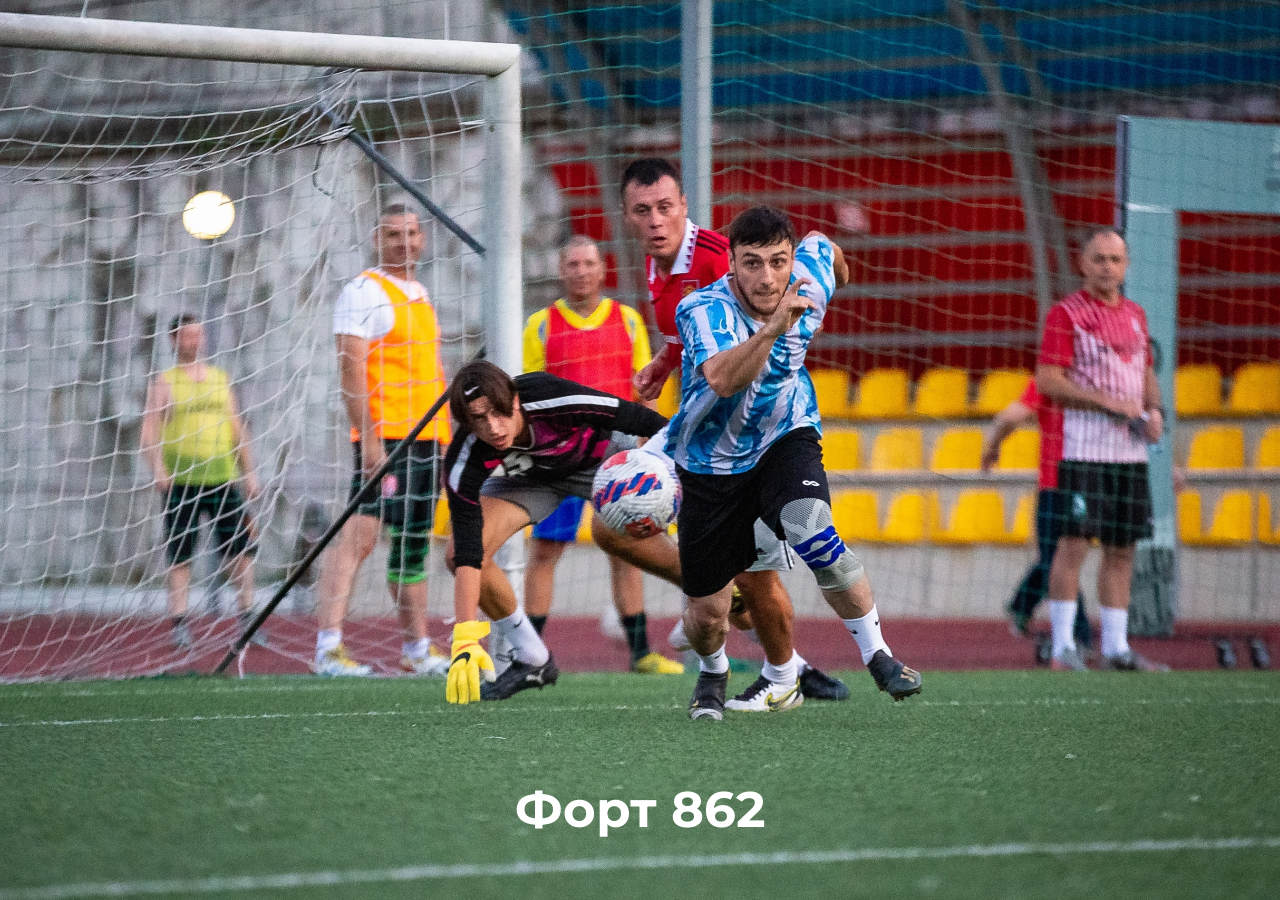
==== index.html @ d5fd1a1b "Update index.html" ====
<!DOCTYPE html>
<html lang="en">
<head>
    <meta charset="UTF-8">
    <meta http-equiv="X-UA-Compatible" content="IE=edge">
    <meta name="viewport" content="width=device-width, initial-scale=1.0">
    <title>Форт 862</title>
    <link rel="preconnect" href="https://fonts.googleapis.com">
    <link rel="preconnect" href="https://fonts.gstatic.com" crossorigin>
    <!-- <link href="https://fonts.googleapis.com/css2?family=Roboto:wght@900&display=swap" rel="stylesheet"> -->
    <link href="https://fonts.googleapis.com/css2?family=Montserrat:wght@600;900&display=swap" rel="stylesheet">
    <style>
        * {
            margin: 0;
            padding: 0;
        }
        #myVideo {
            width: 100%;
            height: 100vh;
            object-fit: cover;
            position: fixed;
            top: 0;
            left: 0;
            z-index: -1;
        }
        .topscreen {
            display: flex;
            align-items: center;
            justify-content: center;
        }
        h1 {
            font-family: 'Montserrat', sans-serif;
            font-weight: 700;
            font-size: 50px;
            color: #fff;
        }
    </style>
</head>
<body>
    <div style="display: flex; align-items: flex-end; justify-content: center; height: calc(100vh - 120px); padding: 60px; background: url('./rasul.jpg') center /cover;">
        <h1>Форт 862</h1>
        <!-- <video autoplay muted loop id="myVideo">
            <source src="./assets/220114_01_Drone_4k_019.mp4" type="video/mp4">
            <source src="https://cdn.videvo.net/videvo_files/video/free/2022-11/small_watermarked/221017_02_Urban%20Football_4k_004_preview.webm" type="video/mp4">
        </video> -->
        <!-- <div class="topscreen">
            <h1>t.me/darustill</h1>
        </div> -->
    </div>
</body>
</html>
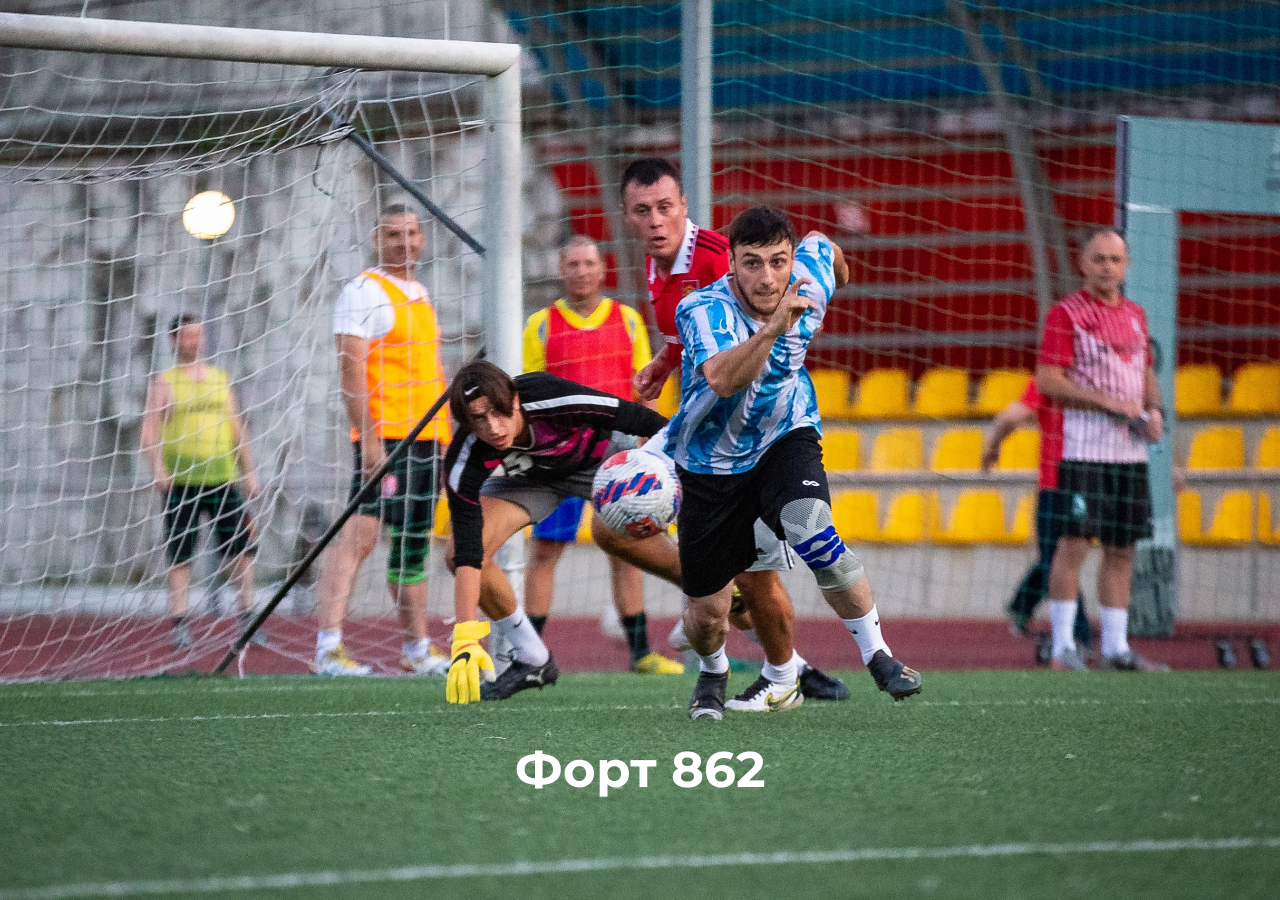
==== commit 606d9e37: "Update index.html" ====
--- a/index.html
+++ b/index.html
@@ -37,8 +37,8 @@
     </style>
 </head>
 <body>
-    <div style="display: flex; align-items: flex-end; justify-content: center; height: calc(100vh - 120px); padding: 60px; background: url('./rasul.jpg') center /cover;">
-        <h1>Форт 862</h1>
+    <div style="display: flex; align-items: flex-end; justify-content: center; height: calc(100vh - 200px); padding: 100px 60px; background: url('./rasul.jpg') center /cover;">
+        <h1 >Форт 862</h1>
         <!-- <video autoplay muted loop id="myVideo">
             <source src="./assets/220114_01_Drone_4k_019.mp4" type="video/mp4">
             <source src="https://cdn.videvo.net/videvo_files/video/free/2022-11/small_watermarked/221017_02_Urban%20Football_4k_004_preview.webm" type="video/mp4">
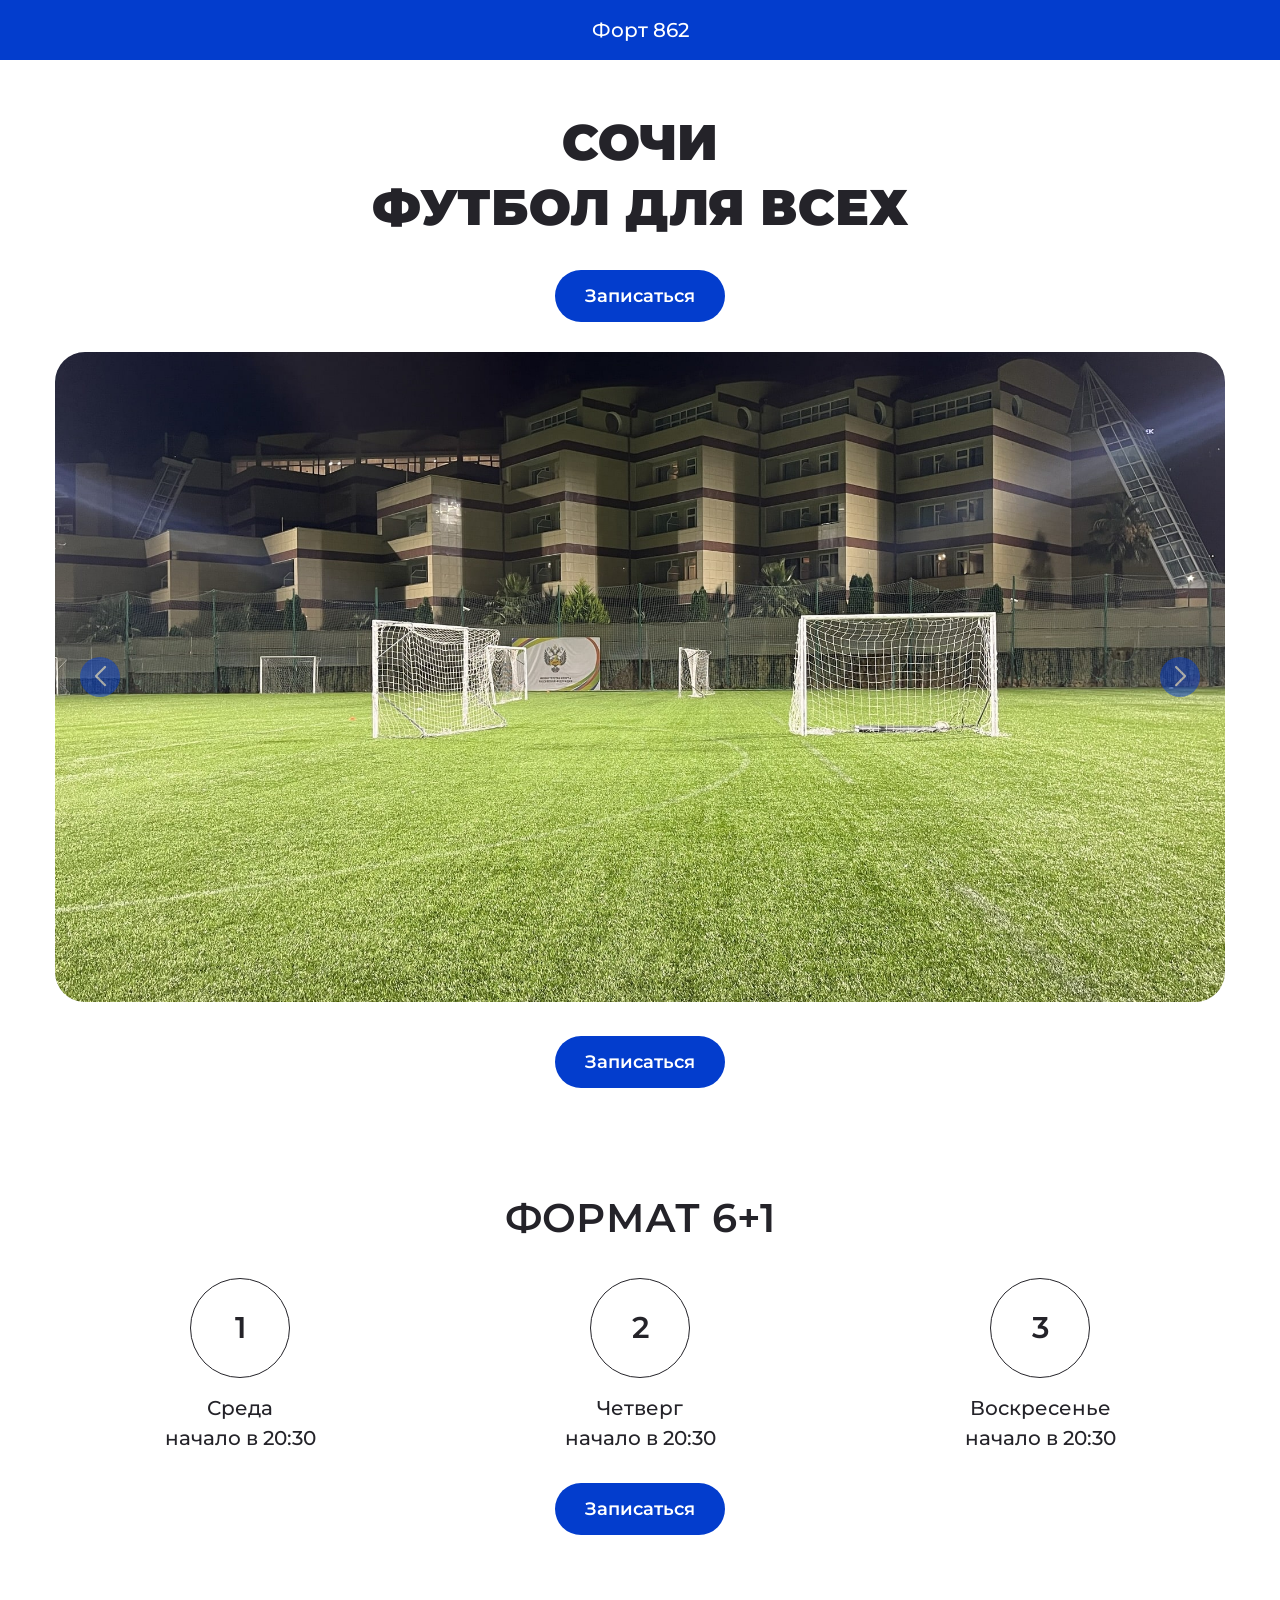
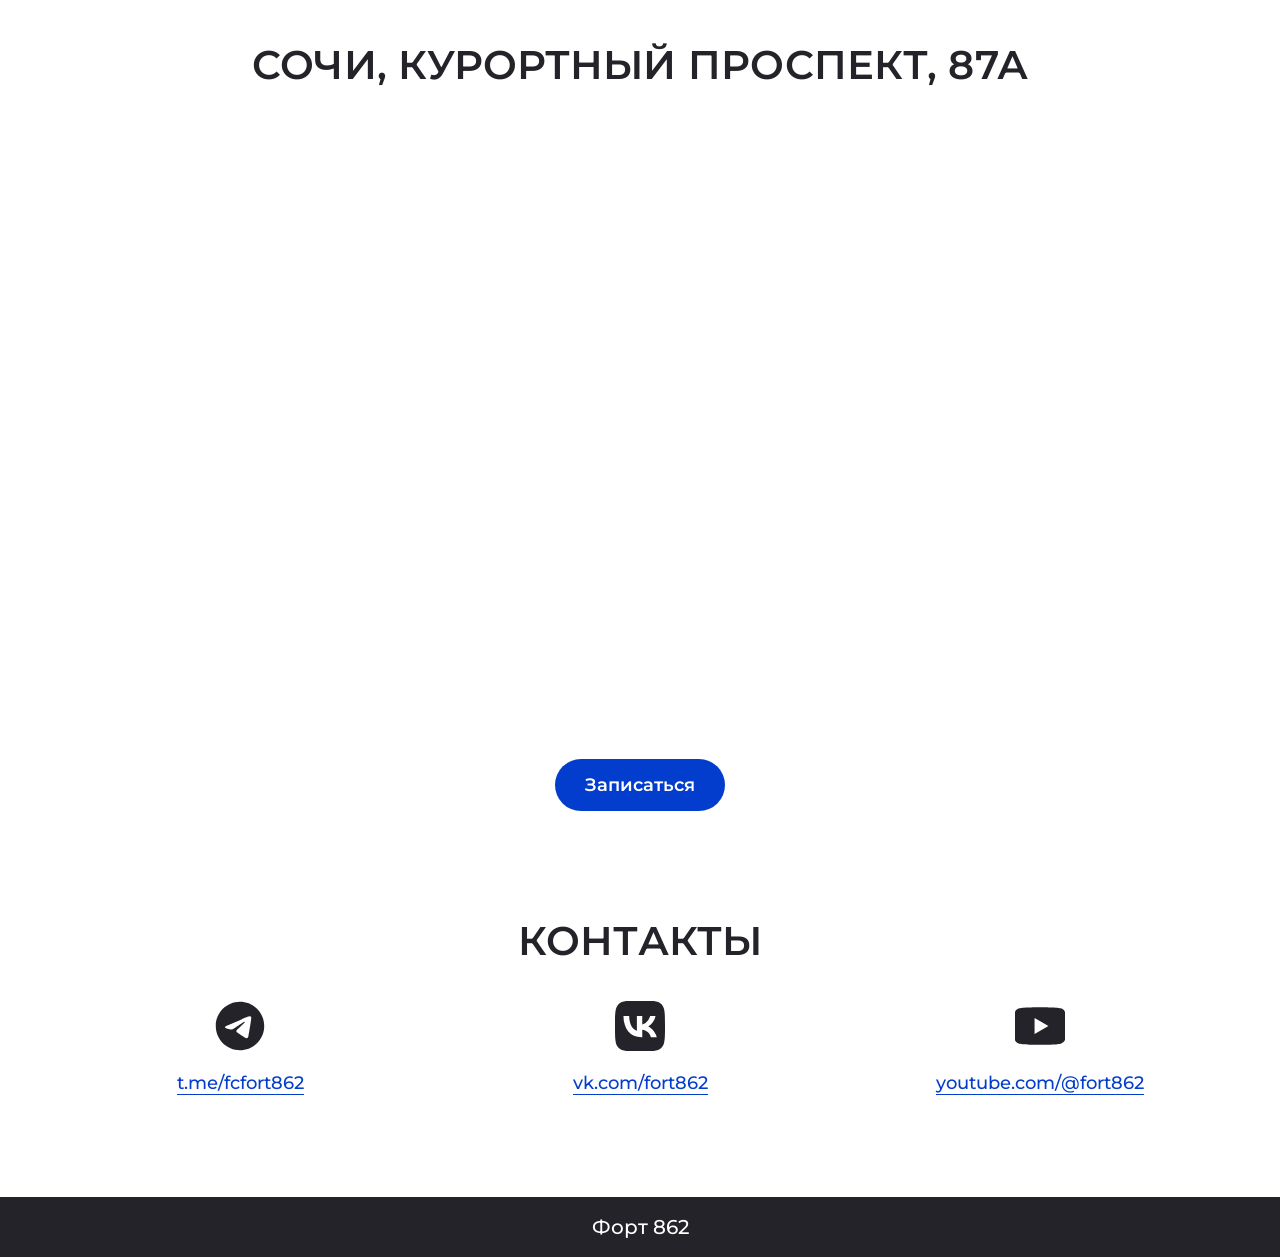
==== commit 0e797a91: "Первая версия нового сайта" ====
--- a/index.html
+++ b/index.html
@@ -1,51 +1,391 @@
 <!DOCTYPE html>
-<html lang="en">
+<html lang="ru">
 <head>
     <meta charset="UTF-8">
     <meta http-equiv="X-UA-Compatible" content="IE=edge">
     <meta name="viewport" content="width=device-width, initial-scale=1.0">
-    <title>Форт 862</title>
+    <title>Форт 862 | Футбол в Сочи</title>
+    <meta name="yandex-verification" content="d487bc0285771c56" />
+    <meta name="description" content="Футбол в Сочи - играем каждую среду, четверг и воскресенье на центральном стадионе имени Славы Метревели по адресу Курортный проспект 87В. Ищешь где поиграть в футбол в Сочи? Приходи!">
+    <meta name="keywords" content="Поиграть в футбол в Сочи">
     <link rel="preconnect" href="https://fonts.googleapis.com">
     <link rel="preconnect" href="https://fonts.gstatic.com" crossorigin>
-    <!-- <link href="https://fonts.googleapis.com/css2?family=Roboto:wght@900&display=swap" rel="stylesheet"> -->
-    <link href="https://fonts.googleapis.com/css2?family=Montserrat:wght@600;900&display=swap" rel="stylesheet">
+    <link href="https://fonts.googleapis.com/css2?family=Montserrat:wght@500;600;900&display=swap" rel="stylesheet">
+    <link rel="stylesheet" href="https://cdn.jsdelivr.net/npm/swiper@11/swiper-bundle.min.css" />
+    <script src="https://cdn.jsdelivr.net/npm/swiper@11/swiper-bundle.min.js"></script>
     <style>
         * {
             margin: 0;
             padding: 0;
-        }
-        #myVideo {
+            box-sizing: border-box;
+        }
+        h1 {
+            margin-bottom: 30px;
+            font-family: 'Montserrat', sans-serif;
+            font-weight: 900;
+            font-size: 35px;
+            line-height: 1.3;
+            color: #242329;
+            text-transform: uppercase;
+            letter-spacing: 0.25px;
+        }
+        h2 {
+            font-family: 'Montserrat', sans-serif;
+            font-weight: 600;
+            font-size: 30px;
+            line-height: 1.5;
+            color: #242329;
+            text-transform: uppercase;
+            letter-spacing: 0.25px;
+        }
+        p {
+            font-family: 'Montserrat', sans-serif;
+            font-weight: 600;
+            font-size: 20px;
+            line-height: 1.5;
+            color: #242329;
+        }
+        @media screen and (min-width: 768px) {
+            h1 {
+                font-size: 50px;
+            }
+            h2 {
+                font-size: 40px;
+            }
+        }
+        .section {
+            max-width: 1200px;
+            margin: 100px auto;
+            padding: 0 15px;
+        }
+        .section__head {
+            margin-bottom: 30px;
+            text-align: center;
+        }
+        .section__container {
+            overflow: hidden;
+        }
+        .section__footer {
+            margin-top: 30px;
+            text-align: center;
+        }
+        .btn {
+            border: none;
+            text-decoration: none;
+            display: inline-block;
+            padding: 15px 30px;
+            font-family: 'Montserrat', sans-serif;
+            font-weight: 600;
+            font-size: 18px;
+            background-color: #033dcd;
+            color: #FFF;
+            border-radius: 30px;
+            cursor: pointer;
+        }
+        .btn:hover {
+            background-color: #242329;
+        }
+        iframe {
             width: 100%;
-            height: 100vh;
+            border-radius: 30px;
+            height: 400px;
+        }
+        @media screen and (min-width: 768px) {
+            iframe {
+                height: 600px;
+            }
+        }
+        img {
+            width: 100%;
+            max-height: 650px;
             object-fit: cover;
-            position: fixed;
-            top: 0;
-            left: 0;
-            z-index: -1;
-        }
-        .topscreen {
+        }
+        .gallery img {
+            border-radius: 30px;
+        }
+        .schedule {
             display: flex;
+            flex-wrap: wrap;
+            margin: 0 -15px;
+        }
+        .schedule__item {
+            flex: 1 0 calc(100% - 30px);
+            margin: 15px 0;
+            text-align: center;
+        }
+        .schedule__icon {
+            margin: 0 auto;
+            padding: 30px;
+            width: 100px;
+            height: 100px;
+            font-family: 'Montserrat', sans-serif;
+            font-weight: 600;
+            font-size: 30px;
+            color: #242329;
+            border-radius: 50%;
+            border: 1px solid #242329;
+        }
+        .schedule__text {
+            font-family: 'Montserrat', sans-serif;
+            font-weight: 500;
+            font-size: 20px;
+            line-height: 1.5;
+            color: #242329;
+            margin: 15px 0 0;
+        }
+        @media screen and (min-width: 768px) {
+            .schedule__item {
+                flex: 1 0 calc(33.33% - 30px);
+                margin: 0 15px;
+            }
+        }
+        .contacts {
+            display: flex;
+            flex-wrap: wrap;
+            margin: 0 -15px;
+        }
+        .contacts__item {
+            flex: 1 0 calc(100% - 30px);
+            margin: 15px 0;
+            text-align: center;
+        }
+        .contacts__icon {
+            margin-bottom: 15px;
+        }
+        .contacts__icon img {
+            margin: 0 auto;
+            width: 50px;
+            height: 50px;
+            color: #242329;
+        }
+        .contacts__link {
+            font-family: 'Montserrat', sans-serif;
+            font-weight: 500;
+            font-size: 18px;
+            line-height: 1.5;
+            text-decoration: none;
+            color: #033dcd;
+            border-bottom: 1px solid #033dcd;
+        }
+        @media screen and (min-width: 768px) {
+            .contacts__item {
+                flex: 1 0 calc(33.33% - 30px);
+                margin: 0 15px;
+            }
+        }
+        .header {
+            padding: 15px 0;
+            background-color: #033dcd;
+            text-align: center;
+        }
+        .header__text {
+            font-family: 'Montserrat', sans-serif;
+            font-weight: 500;
+            font-size: 20px;
+            line-height: 1.5;
+            color: #FFF;
+        }
+        .footer {
+            padding: 15px 0;
+            background-color: #242329;
+            text-align: center;
+        }
+        .footer__text {
+            font-family: 'Montserrat', sans-serif;
+            font-weight: 500;
+            font-size: 20px;
+            line-height: 1.5;
+            color: #FFF;
+        }
+        .swiper-button-next,
+        .swiper-button-prev {
+            color: #FFF;
+            background-color: #033dcd;
+            width: 40px;
+            height: 40px;
+            /* display: flex; */
             align-items: center;
             justify-content: center;
-        }
-        h1 {
-            font-family: 'Montserrat', sans-serif;
-            font-weight: 700;
-            font-size: 50px;
-            color: #fff;
+            border-radius: 50%;
+            opacity: 0.5;
+            display: none;
+        }
+        .swiper-button-next:hover,
+        .swiper-button-prev:hover {
+            opacity: 1;
+        }
+        .swiper-button-next {
+            right: 25px;
+        }
+        .swiper-button-prev {
+            left: 25px;
+        }
+        .swiper-button-next::after,
+        .swiper-button-prev::after {
+            font-size: 20px;
+            font-weight: bold;
+            top: auto;
+            left: auto;
+        }
+        @media screen and (min-width: 768px) {
+            .swiper-button-next,
+            .swiper-button-prev {
+                display: flex;
+            }
         }
     </style>
 </head>
 <body>
-    <div style="display: flex; align-items: flex-end; justify-content: center; height: calc(100vh - 200px); padding: 100px 60px; background: url('./rasul.jpg') center /cover;">
-        <h1 >Форт 862</h1>
-        <!-- <video autoplay muted loop id="myVideo">
-            <source src="./assets/220114_01_Drone_4k_019.mp4" type="video/mp4">
-            <source src="https://cdn.videvo.net/videvo_files/video/free/2022-11/small_watermarked/221017_02_Urban%20Football_4k_004_preview.webm" type="video/mp4">
-        </video> -->
-        <!-- <div class="topscreen">
-            <h1>t.me/darustill</h1>
-        </div> -->
+    <header class="header">
+        <p class="header__text">Форт 862 </p>
+    </header>
+
+    <div class="section" style="margin-top: 50px;">
+        <div class="section__head">
+            <h1>Сочи<br /><span>Футбол</span> для всех</h1>
+            <a href="#contacts" class="btn">Записаться</a>
+        </div>
+        <div class="section__container">
+            <div class="gallery">
+                <div class="swiper">
+                    <!-- Additional required wrapper -->
+                    <div class="swiper-wrapper">
+                        <!-- Slides -->
+                        <div class="swiper-slide">
+                            <img src="images/IMG_2041-min.JPEG" />
+                        </div>
+                        <div class="swiper-slide">
+                            <img src="images/team1-min.jpg" />
+                        </div>
+                        <div class="swiper-slide">
+                            <img src="images/team2-min.jpg" />
+                        </div>
+                        <div class="swiper-slide">
+                            <img src="images/IMG_2034-min.JPEG" />
+                        </div>
+                        <div class="swiper-slide">
+                            <img src="images/team3-min.jpg" />
+                        </div>
+                        <div class="swiper-slide">
+                            <img src="images/team4-min.jpg" />
+                        </div>
+                        <div class="swiper-slide">
+                            <img src="images/IMG_2003-min.JPEG" />
+                        </div>
+                        <div class="swiper-slide">
+                            <img src="images/team5-min.jpg" />
+                        </div>
+                        <div class="swiper-slide">
+                            <img src="images/team6-min.jpg" />
+                        </div>
+                    </div>
+                    <!-- If we need pagination -->
+                    <!-- <div class="swiper-pagination"></div> -->
+                    <!-- If we need navigation buttons -->
+                    <div class="swiper-button-prev"></div>
+                    <div class="swiper-button-next"></div>
+                </div>
+            </div>
+        </div>
+        <div class="section__footer">
+            <a href="#contacts" class="btn">Записаться</a>
+        </div>
     </div>
+
+    <div class="section">
+        <div class="section__head">
+            <h2>Формат 6+1</h2>
+        </div>
+        <div class="section__container">
+            <div class="schedule">
+                <div class="schedule__item">
+                    <div class="schedule__icon">1</div>
+                    <p class="schedule__text">Среда<br />начало в 20:30</h3>
+                </div>
+                <div class="schedule__item">
+                    <div class="schedule__icon">2</div>
+                    <p class="schedule__text">Четверг<br />начало в 20:30</h3>
+                </div>
+                <div class="schedule__item">
+                    <div class="schedule__icon">3</div>
+                    <p class="schedule__text">Воскресенье<br />начало в 20:30</h3>
+                </div>
+            </div>
+        </div>
+        <div class="section__footer">
+            <a href="#contacts" class="btn">Записаться</a>
+        </div>
+    </div>
+
+    <div class="section">
+        <div class="section__head">
+            <h2>Сочи, Курортный проспект, 87А</h2>
+        </div>
+        <div class="section__container">
+            <iframe src="https://yandex.ru/map-widget/v1/?um=constructor%3Ae474fa805e87bcf52d6043a44c5fb6b16fbdbeda23a2e35a7781ba8c8a339e79&amp;source=constructor" width="1200" frameborder="0"></iframe>
+        </div>
+        <div class="section__footer">
+            <a href="#contacts" class="btn">Записаться</a>
+        </div>
+    </div>
+
+    <div id="contacts" class="section">
+        <div class="section__head">
+            <h2>Контакты</h2>
+        </div>
+        <div class="section__container">
+            <div class="contacts">
+                <div class="contacts__item">
+                    <div class="contacts__icon">
+                        <img src="images/telegram.svg" alt="telegram" />
+                    </div>
+                    <a href="https://t.me/fcfort862" target="_blank" class="contacts__link">t.me/fcfort862</a>
+                </div>
+                <div class="contacts__item">
+                    <div class="contacts__icon">
+                        <img src="images/vk.svg" alt="vk" />
+                    </div>
+                    <a href="https://vk.com/fort862" target="_blank" class="contacts__link">vk.com/fort862</a>
+                </div>
+                <div class="contacts__item">
+                    <div class="contacts__icon">
+                        <div class="contacts__icon">
+                            <img src="images/youtube.svg" alt="youtube" />
+                        </div>
+                    </div>
+                    <a href="https://youtube.com/@fort862" target="_blank" class="contacts__link">youtube.com/@fort862</a>
+                </div>
+            </div>
+        </div>
+    </div>
+
+    <footer class="footer">
+        <p class="footer__text">Форт 862 </p>
+    </footer>
+
+    <script>
+        const swiper = new Swiper('.swiper', {
+            // Optional parameters
+            slidesPerView: 1,
+            spaceBetween: 50,
+            loop: true,
+            grabCursor: true,
+			autoplay: true,
+			autoplay: {
+				disableOnInteraction: false,
+				pauseOnMouseEnter: true,
+				delay: 5000,
+			},
+            // If we need pagination
+            pagination: {
+                el: '.swiper-pagination',
+            },
+            // Navigation arrows
+            navigation: {
+                nextEl: '.swiper-button-next',
+                prevEl: '.swiper-button-prev',
+            },
+        });
+    </script>
 </body>
 </html>
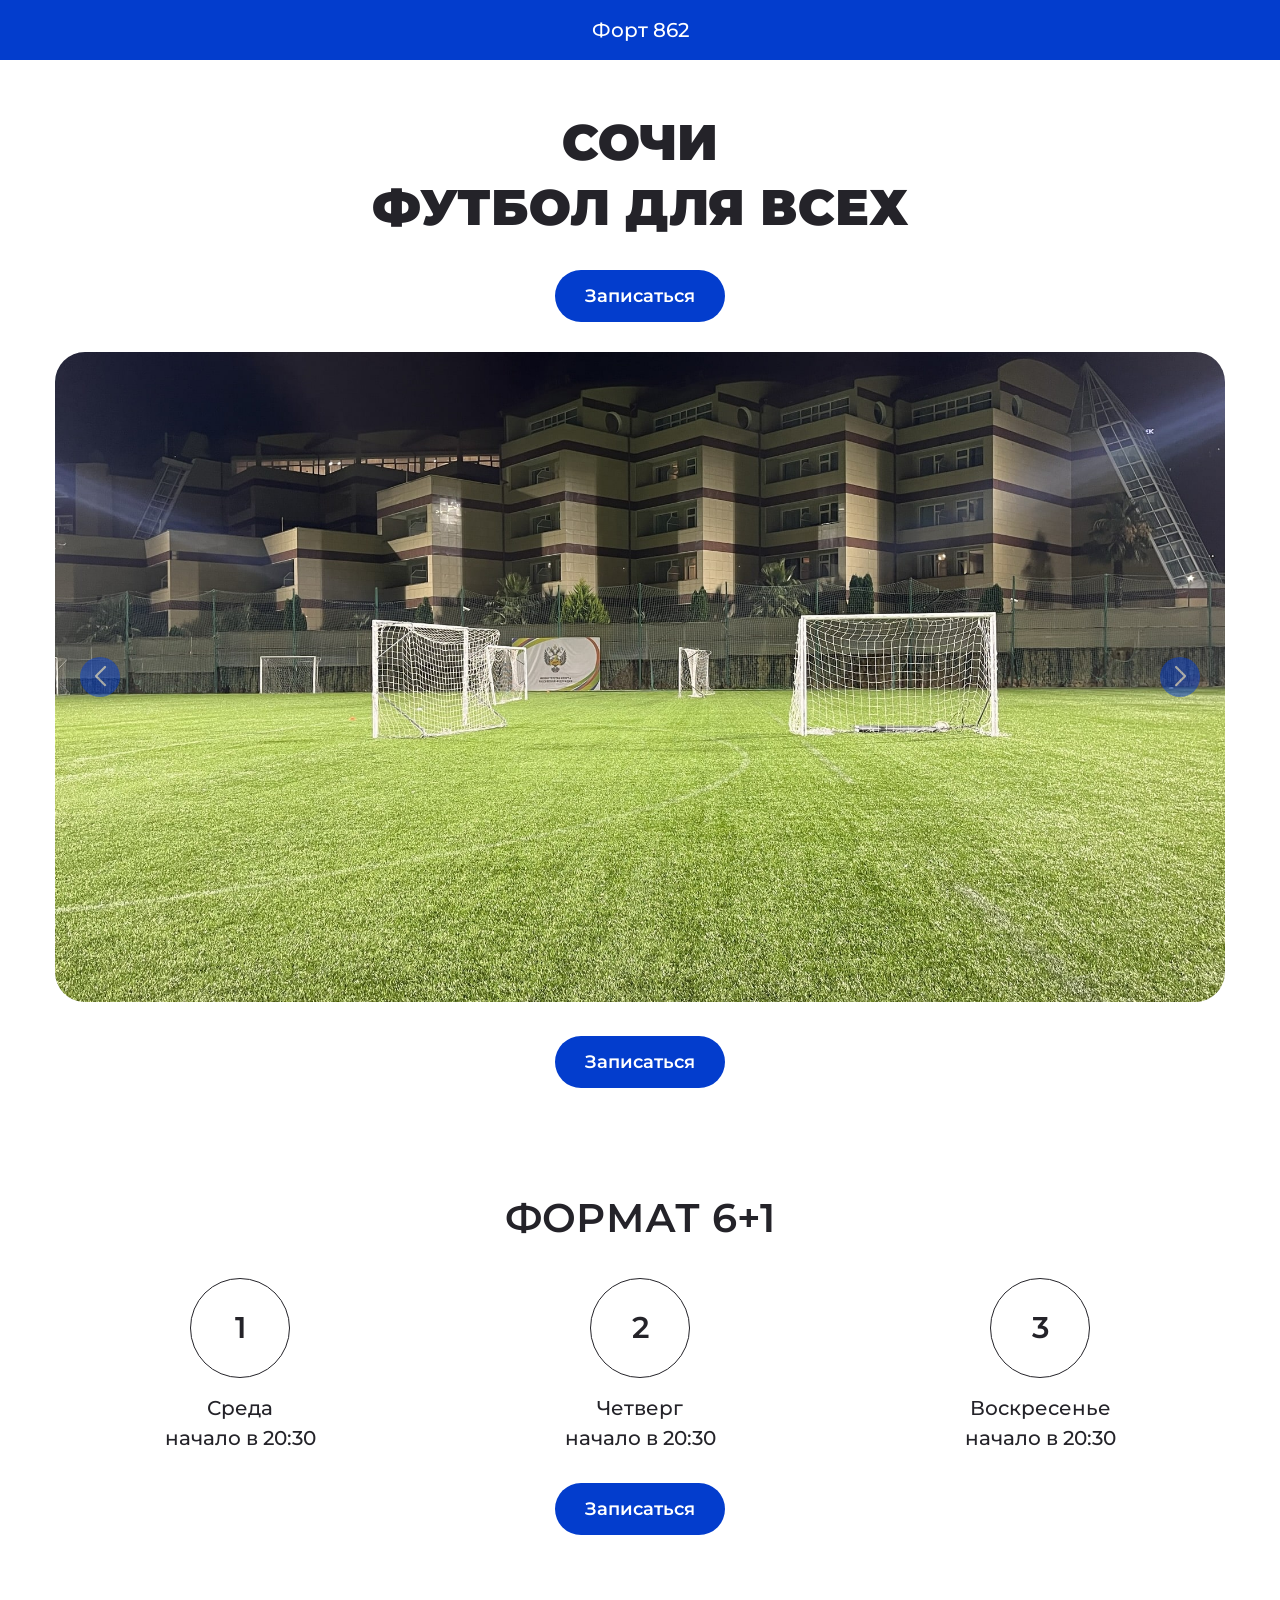
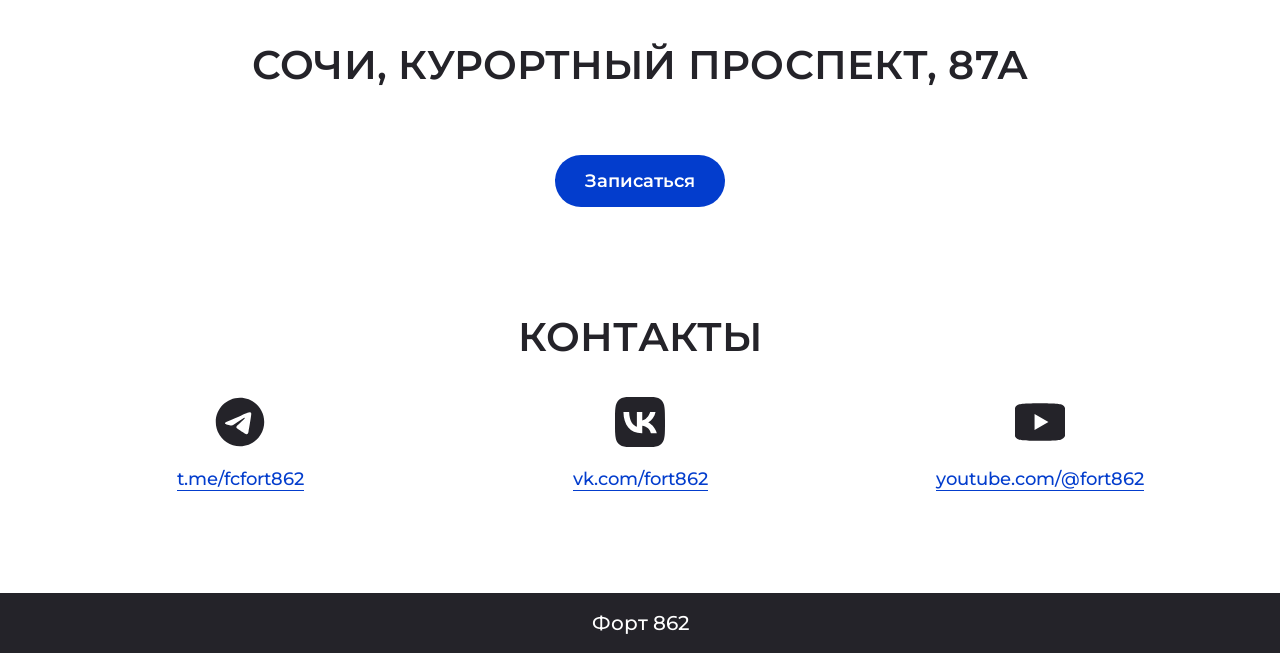
==== commit e812583e: "Исправил карту" ====
--- a/index.html
+++ b/index.html
@@ -4,6 +4,14 @@
     <meta charset="UTF-8">
     <meta http-equiv="X-UA-Compatible" content="IE=edge">
     <meta name="viewport" content="width=device-width, initial-scale=1.0">
+
+    <link rel="apple-touch-icon" sizes="180x180" href="favicon/apple-touch-icon.png">
+    <link rel="icon" type="image/png" sizes="32x32" href="favicon/favicon-32x32.png">
+    <link rel="icon" type="image/png" sizes="16x16" href="favicon/favicon-16x16.png">
+    <link rel="manifest" href="favicon/site.webmanifest">
+    <!-- <meta name="msapplication-TileColor" content="#da532c"> -->
+    <!-- <meta name="theme-color" content="#ffffff"> -->
+
     <title>Форт 862 | Футбол в Сочи</title>
     <meta name="yandex-verification" content="d487bc0285771c56" />
     <meta name="description" content="Футбол в Сочи - играем каждую среду, четверг и воскресенье на центральном стадионе имени Славы Метревели по адресу Курортный проспект 87В. Ищешь где поиграть в футбол в Сочи? Приходи!">
@@ -322,7 +330,8 @@
             <h2>Сочи, Курортный проспект, 87А</h2>
         </div>
         <div class="section__container">
-            <iframe src="https://yandex.ru/map-widget/v1/?um=constructor%3Ae474fa805e87bcf52d6043a44c5fb6b16fbdbeda23a2e35a7781ba8c8a339e79&amp;source=constructor" width="1200" frameborder="0"></iframe>
+            <!-- <iframe src="https://yandex.ru/map-widget/v1/?um=constructor%3Ae474fa805e87bcf52d6043a44c5fb6b16fbdbeda23a2e35a7781ba8c8a339e79&amp;source=constructor" width="1200" frameborder="0"></iframe> -->
+            <script type="text/javascript" charset="utf-8" async src="https://api-maps.yandex.ru/services/constructor/1.0/js/?um=constructor%3Ae474fa805e87bcf52d6043a44c5fb6b16fbdbeda23a2e35a7781ba8c8a339e79&amp;width=1200&amp;height=600&amp;lang=ru_RU&amp;scroll=true"></script>
         </div>
         <div class="section__footer">
             <a href="#contacts" class="btn">Записаться</a>
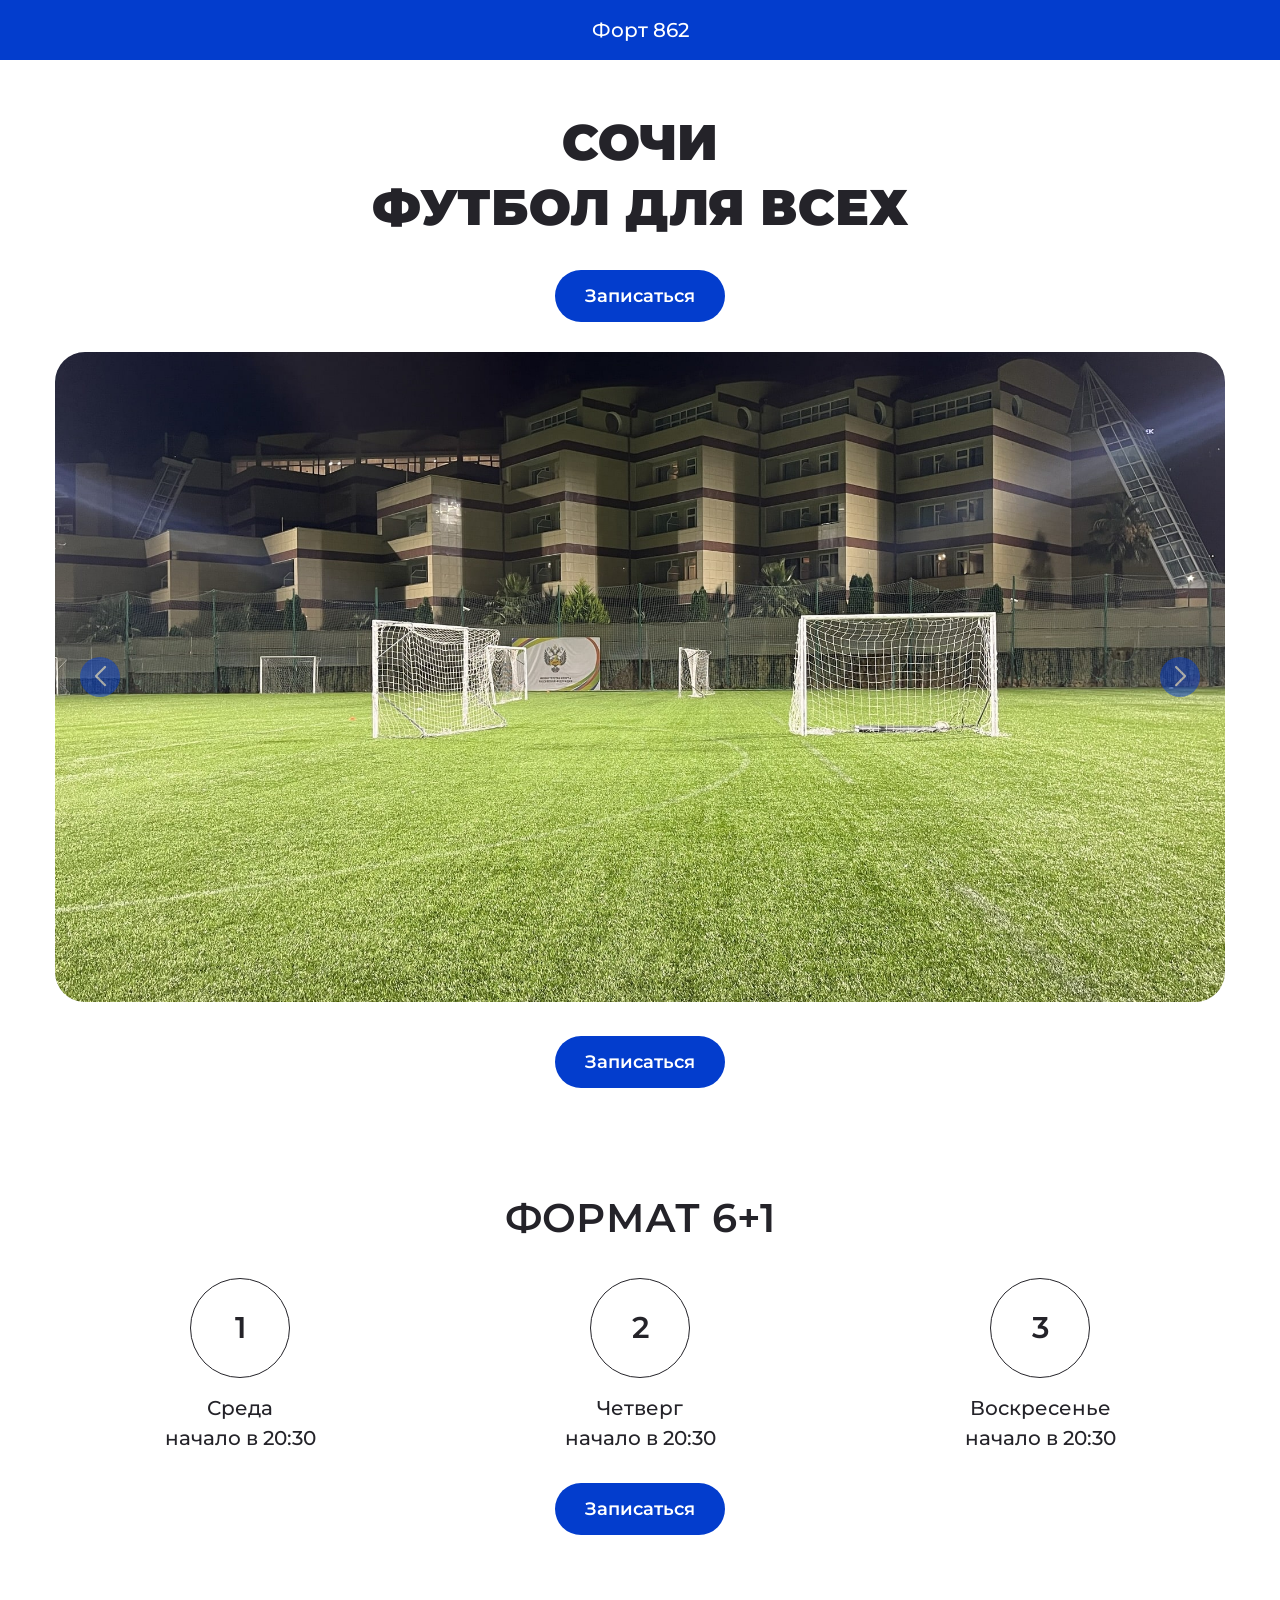
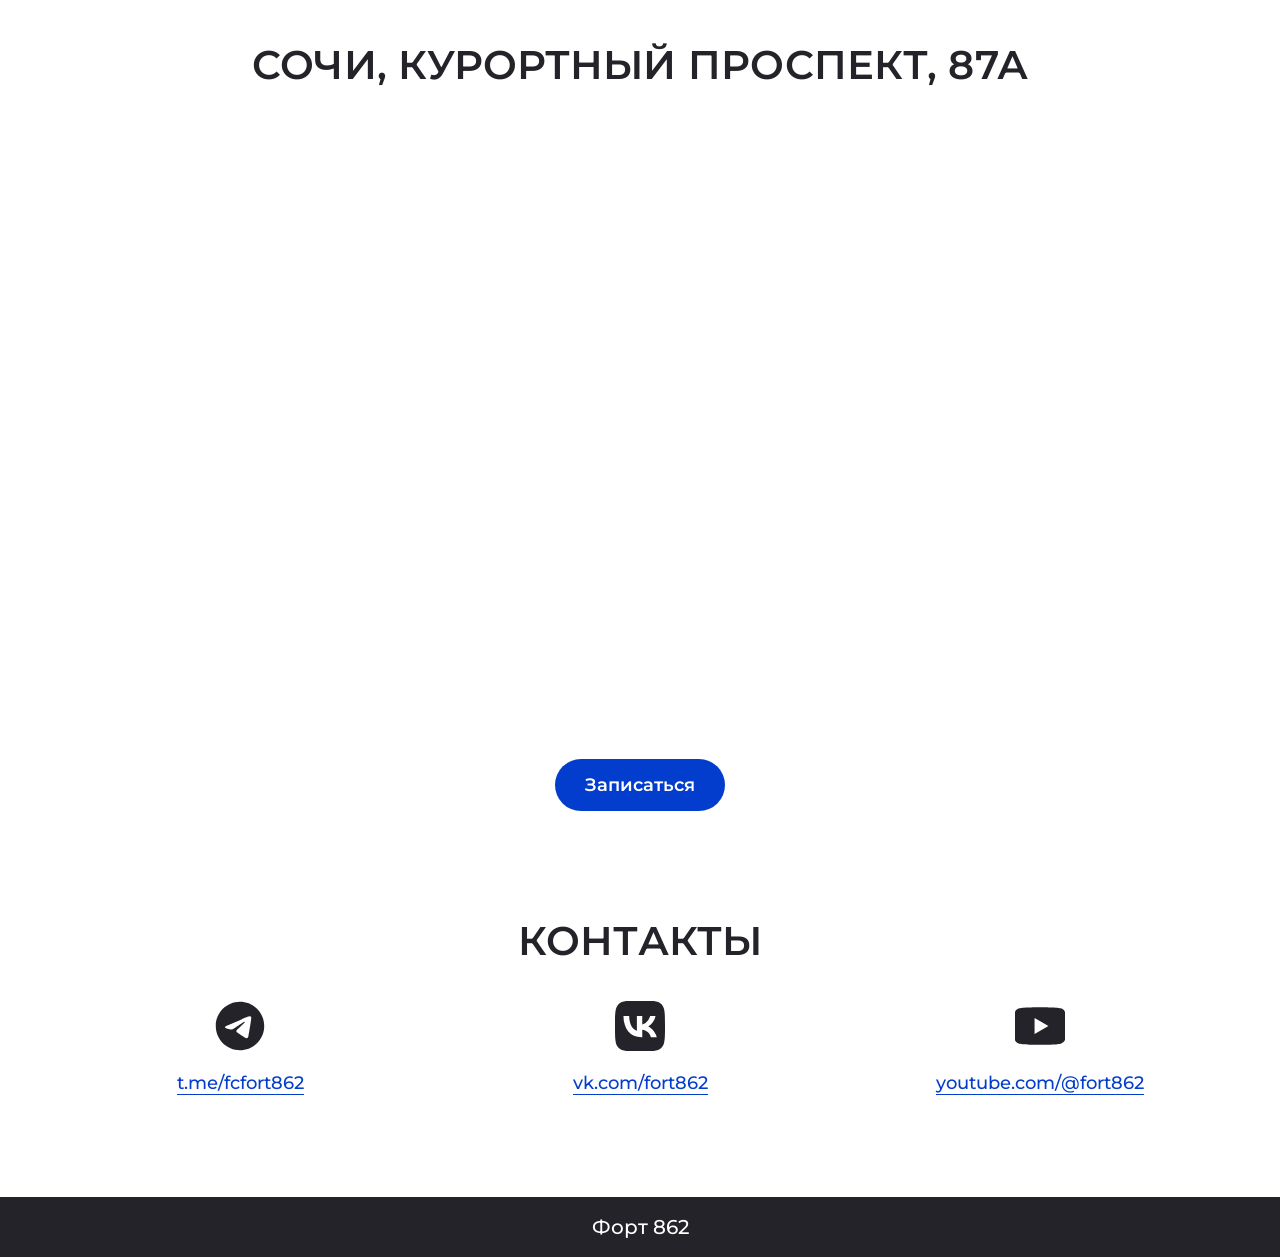
==== commit 45614cf8: "Исправил карту" ====
--- a/index.html
+++ b/index.html
@@ -16,6 +16,11 @@
     <meta name="yandex-verification" content="d487bc0285771c56" />
     <meta name="description" content="Футбол в Сочи - играем каждую среду, четверг и воскресенье на центральном стадионе имени Славы Метревели по адресу Курортный проспект 87В. Ищешь где поиграть в футбол в Сочи? Приходи!">
     <meta name="keywords" content="Поиграть в футбол в Сочи">
+    <meta property="og:title" content="Форт 862 | Футбол в Сочи">
+    <meta property="og:description" content="Футбол в Сочи - играем каждую среду, четверг и воскресенье на центральном стадионе имени Славы Метревели по адресу Курортный проспект 87В. Ищешь где поиграть в футбол в Сочи? Приходи!">
+    <meta property="og:type" content="website">
+    <meta property="og:image" content="images/IMG_2003-min.JPEG">
+
     <link rel="preconnect" href="https://fonts.googleapis.com">
     <link rel="preconnect" href="https://fonts.gstatic.com" crossorigin>
     <link href="https://fonts.googleapis.com/css2?family=Montserrat:wght@500;600;900&display=swap" rel="stylesheet">
@@ -97,6 +102,7 @@
             width: 100%;
             border-radius: 30px;
             height: 400px;
+            border: none;
         }
         @media screen and (min-width: 768px) {
             iframe {
@@ -331,7 +337,8 @@
         </div>
         <div class="section__container">
             <!-- <iframe src="https://yandex.ru/map-widget/v1/?um=constructor%3Ae474fa805e87bcf52d6043a44c5fb6b16fbdbeda23a2e35a7781ba8c8a339e79&amp;source=constructor" width="1200" frameborder="0"></iframe> -->
-            <script type="text/javascript" charset="utf-8" async src="https://api-maps.yandex.ru/services/constructor/1.0/js/?um=constructor%3Ae474fa805e87bcf52d6043a44c5fb6b16fbdbeda23a2e35a7781ba8c8a339e79&amp;width=1200&amp;height=600&amp;lang=ru_RU&amp;scroll=true"></script>
+            <!-- <script type="text/javascript" charset="utf-8" async src="https://api-maps.yandex.ru/services/constructor/1.0/js/?um=constructor%3Ae474fa805e87bcf52d6043a44c5fb6b16fbdbeda23a2e35a7781ba8c8a339e79&amp;width=1200&amp;height=600&amp;lang=ru_RU&amp;scroll=true"></script> -->
+            <div style="position:relative;overflow:hidden;"><iframe src="https://yandex.ru/map-widget/v1/org/tsentralny_stadion_imeni_slavy_metreveli/1078549856/?ll=39.756167%2C43.563118&z=15" width="560" height="400" frameborder="1" allowfullscreen="true" style="position:relative;"></iframe></div>
         </div>
         <div class="section__footer">
             <a href="#contacts" class="btn">Записаться</a>
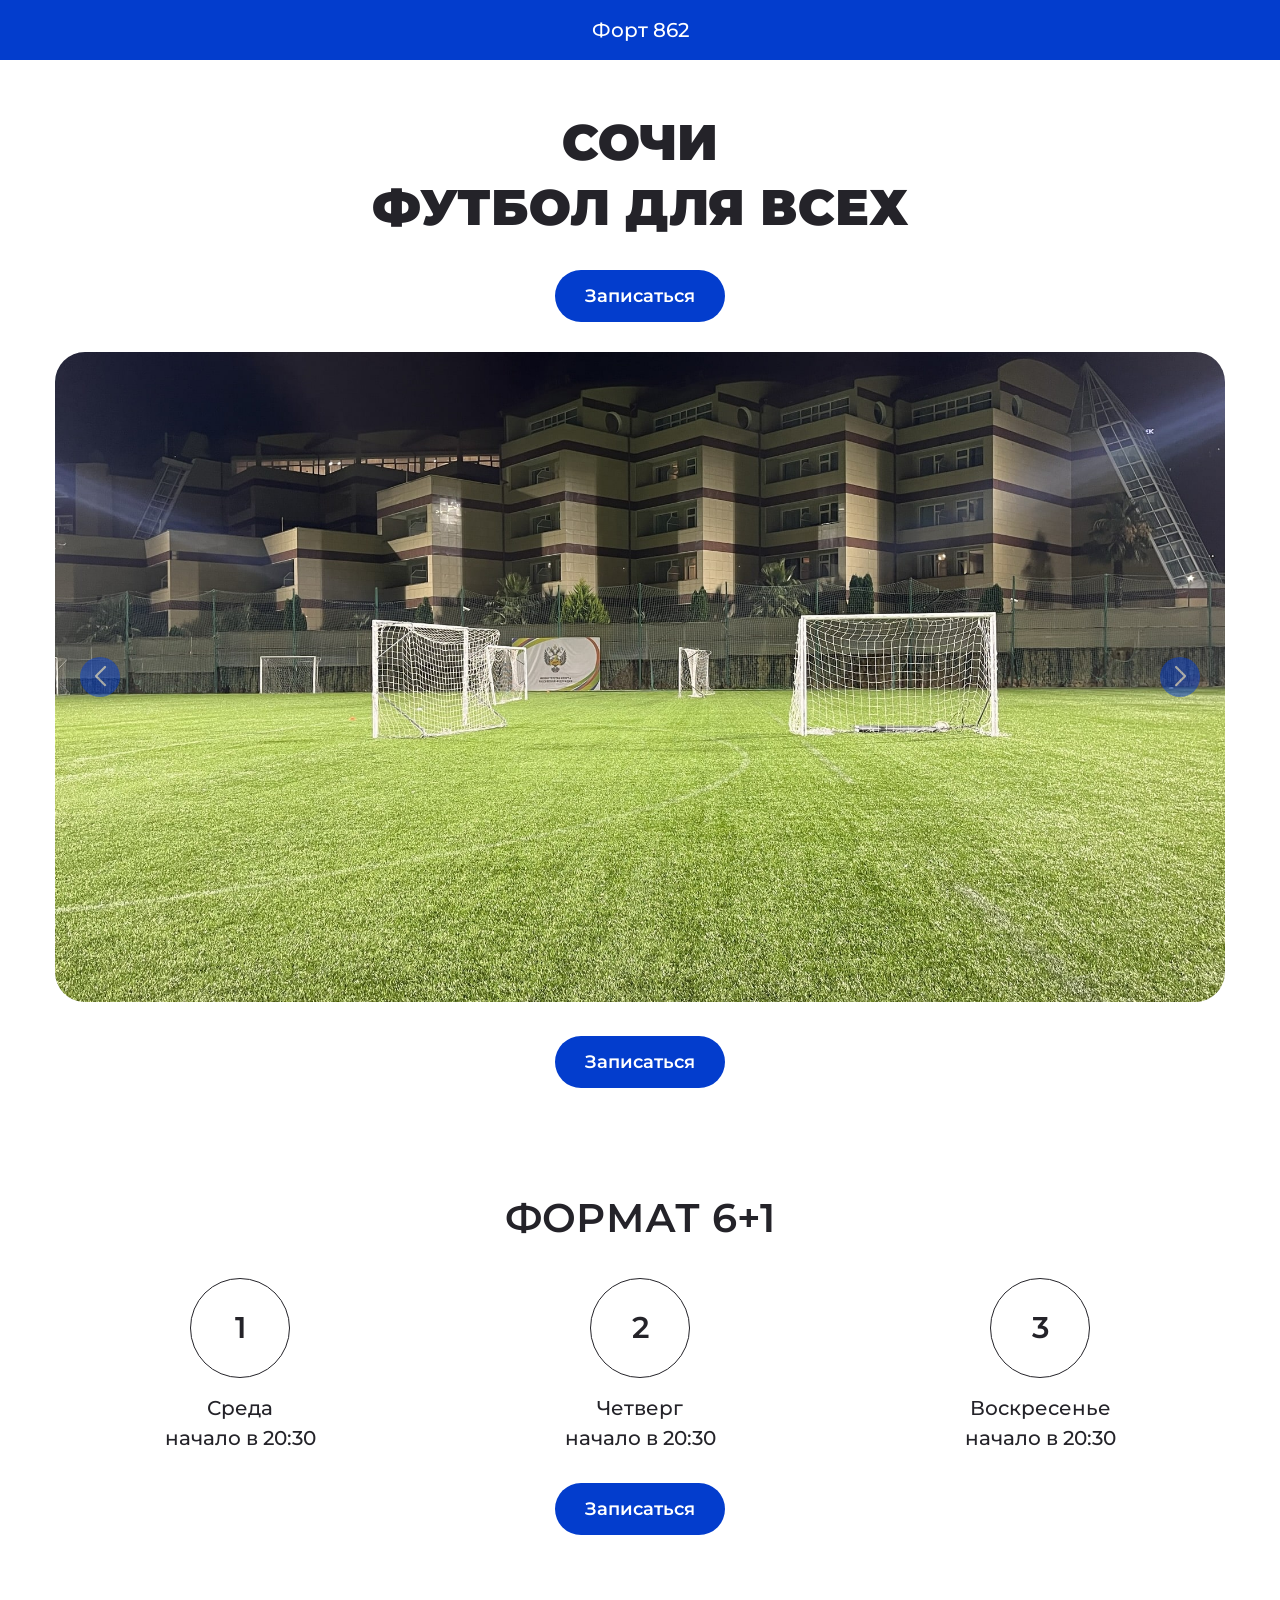
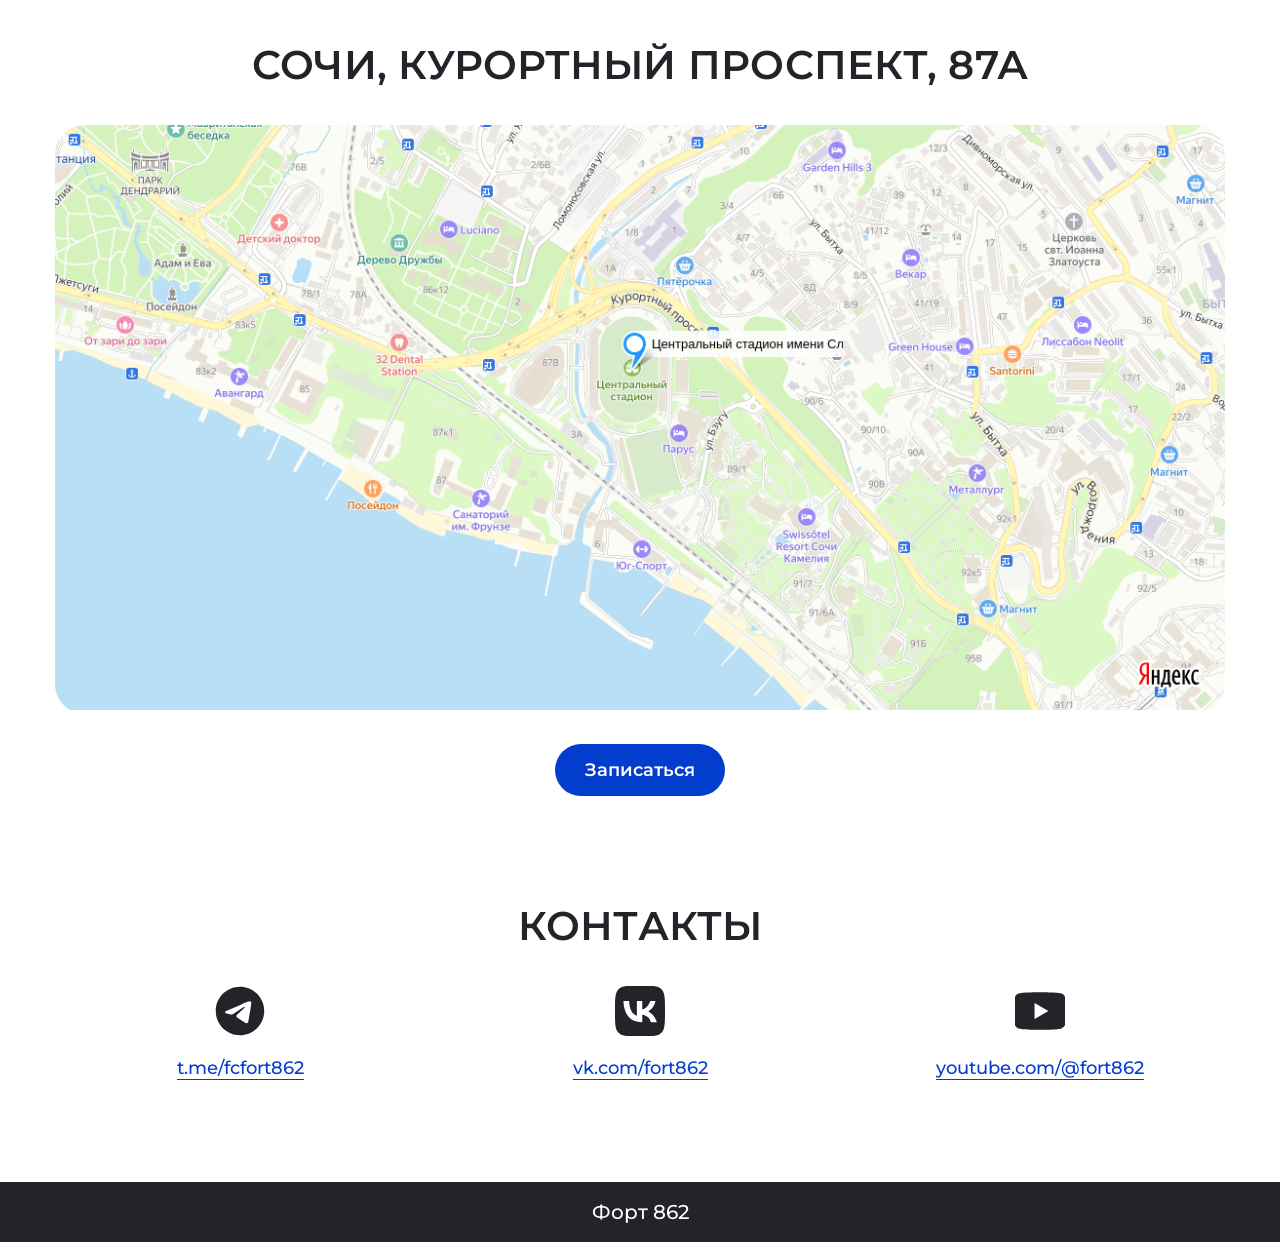
==== commit 3466ed84: "Исправил карту" ====
--- a/index.html
+++ b/index.html
@@ -247,6 +247,12 @@
                 display: flex;
             }
         }
+        .map {
+            display: block;
+            width: 100%;
+            border-radius: 30px;
+            overflow: hidden;
+        }
     </style>
 </head>
 <body>
@@ -338,7 +344,10 @@
         <div class="section__container">
             <!-- <iframe src="https://yandex.ru/map-widget/v1/?um=constructor%3Ae474fa805e87bcf52d6043a44c5fb6b16fbdbeda23a2e35a7781ba8c8a339e79&amp;source=constructor" width="1200" frameborder="0"></iframe> -->
             <!-- <script type="text/javascript" charset="utf-8" async src="https://api-maps.yandex.ru/services/constructor/1.0/js/?um=constructor%3Ae474fa805e87bcf52d6043a44c5fb6b16fbdbeda23a2e35a7781ba8c8a339e79&amp;width=1200&amp;height=600&amp;lang=ru_RU&amp;scroll=true"></script> -->
-            <div style="position:relative;overflow:hidden;"><iframe src="https://yandex.ru/map-widget/v1/org/tsentralny_stadion_imeni_slavy_metreveli/1078549856/?ll=39.756167%2C43.563118&z=15" width="560" height="400" frameborder="1" allowfullscreen="true" style="position:relative;"></iframe></div>
+            <!-- <div style="position:relative;overflow:hidden;"><iframe src="https://yandex.ru/map-widget/v1/org/tsentralny_stadion_imeni_slavy_metreveli/1078549856/?ll=39.756167%2C43.563118&z=15" width="560" height="400" frameborder="1" allowfullscreen="true" style="position:relative;"></iframe></div> -->
+            <a href="https://yandex.ru/maps/-/CDuVuW58" target="_blank" class="map">
+                <img src="images/map.png" alt="Сочи, Курортный проспект, 87А" />
+            </a>
         </div>
         <div class="section__footer">
             <a href="#contacts" class="btn">Записаться</a>
